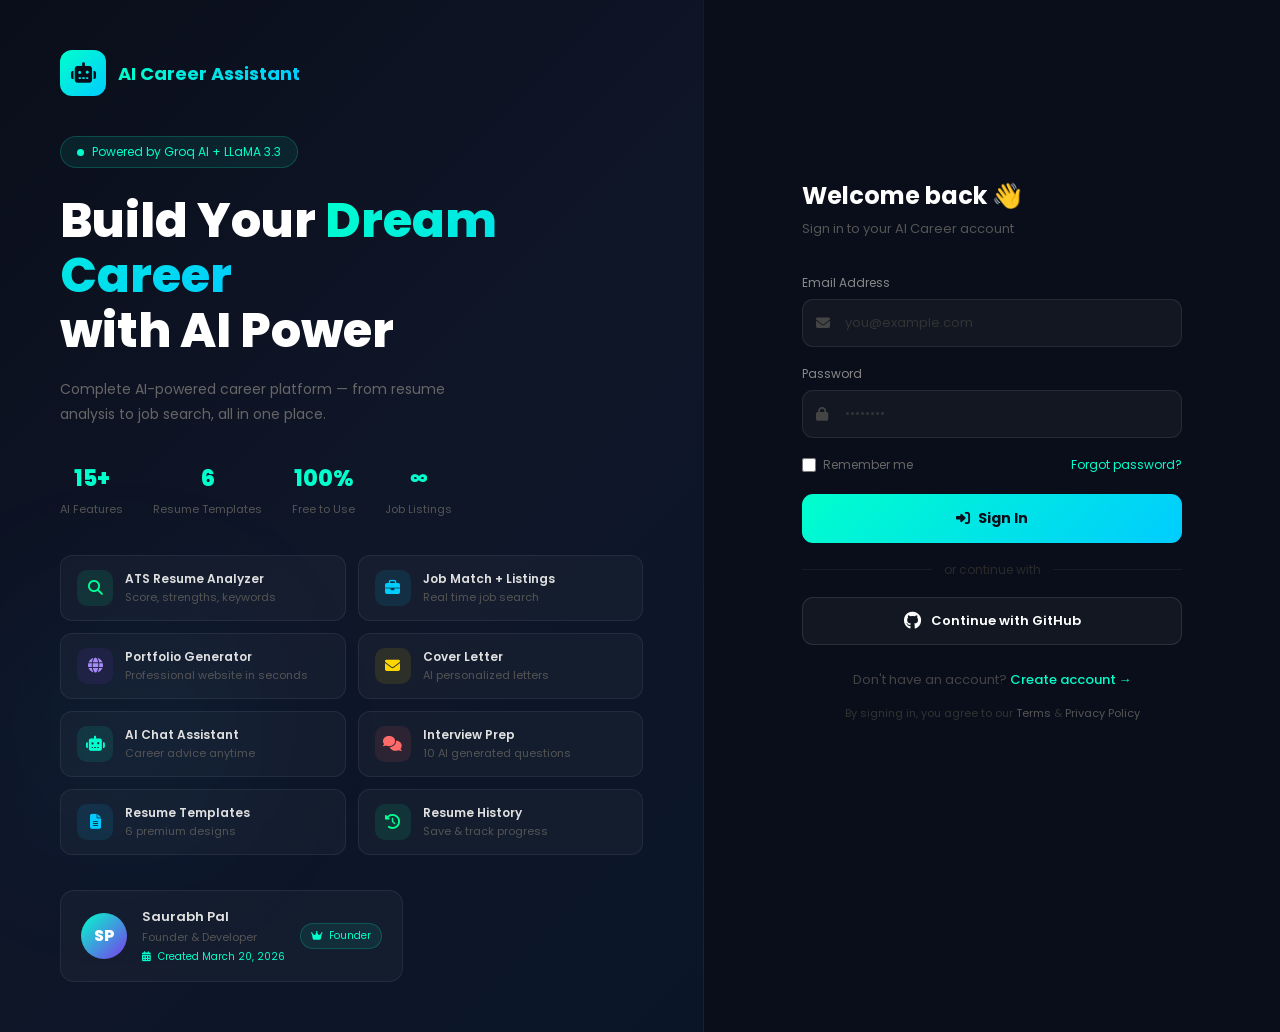
==== src/main/resources/static/login.html @ 7f57f386 "Clean project without secrets" ====
<!DOCTYPE html>
<html>
<head>
<title>Login - AI Career</title>
<meta charset="UTF-8">
<meta name="viewport" content="width=device-width, initial-scale=1.0">
<link href="https://fonts.googleapis.com/css2?family=Poppins:wght@300;400;500;600;700;800&display=swap" rel="stylesheet">
<link href="https://cdnjs.cloudflare.com/ajax/libs/font-awesome/6.4.0/css/all.min.css" rel="stylesheet">
<style>
* { margin:0; padding:0; box-sizing:border-box; }

body {
    font-family: 'Poppins', sans-serif;
    background: #0a0e1a;
    color: white;
    min-height: 100vh;
    display: flex;
    overflow-y: auto;
}

/* ── LEFT SIDE ── */
.left {
    width: 55%;
    background: linear-gradient(135deg, #0a0e1a 0%, #0f1628 50%, #0a1628 100%);
    display: flex;
    flex-direction: column;
    justify-content: flex-start;
    padding: 50px 60px;
    position: relative;
    overflow-y: auto;
    overflow-x: hidden;
    border-right: 1px solid rgba(0,255,200,0.08);
    min-height: 100vh;
}

.shape {
    position: fixed;
    border-radius: 50%;
    filter: blur(80px);
    animation: float 8s ease-in-out infinite;
    pointer-events: none;
    z-index: 0;
}
.s1 { width:350px; height:350px; background:rgba(0,255,200,0.05); top:-100px; right:0; animation-delay:0s; }
.s2 { width:250px; height:250px; background:rgba(0,150,255,0.05); bottom:50px; left:0; animation-delay:3s; }
.s3 { width:180px; height:180px; background:rgba(124,58,237,0.05); top:50%; right:10%; animation-delay:5s; }
@keyframes float { 0%,100%{transform:translateY(0)} 50%{transform:translateY(-25px)} }

.left-content { position: relative; z-index: 2; }

.brand {
    display: flex; align-items: center; gap: 12px;
    margin-bottom: 40px;
}
.brand-icon {
    width: 46px; height: 46px; border-radius: 12px;
    background: linear-gradient(135deg, #00ffcc, #00ccff);
    display: flex; align-items: center; justify-content: center;
    font-size: 20px; color: #0a0e1a;
}
.brand-name {
    font-size: 18px; font-weight: 700;
    background: linear-gradient(90deg, #00ffcc, #00ccff);
    -webkit-background-clip: text; -webkit-text-fill-color: transparent;
}

.hero-tag {
    display: inline-flex; align-items: center; gap: 8px;
    background: rgba(0,255,200,0.08); border: 1px solid rgba(0,255,200,0.2);
    padding: 6px 16px; border-radius: 20px;
    font-size: 12px; color: #00ffcc; margin-bottom: 25px;
    width: fit-content;
}
.hero-tag .pulse {
    width: 7px; height: 7px; border-radius: 50%;
    background: #00ffcc; animation: pulse 2s infinite;
}
@keyframes pulse { 0%,100%{opacity:1;transform:scale(1)} 50%{opacity:0.5;transform:scale(1.3)} }

.hero-title {
    font-size: 3rem; font-weight: 800; line-height: 1.15;
    margin-bottom: 18px;
}
.hero-title .highlight {
    background: linear-gradient(135deg, #00ffcc, #00ccff);
    -webkit-background-clip: text; -webkit-text-fill-color: transparent;
}

.hero-desc {
    color: #666; font-size: 14px; line-height: 1.8;
    margin-bottom: 35px; max-width: 420px;
}

/* Stats */
.stats-row {
    display: flex; gap: 30px; margin-bottom: 35px; flex-wrap: wrap;
}
.stat-item { text-align: center; }
.stat-num { font-size: 22px; font-weight: 800; color: #00ffcc; display: block; }
.stat-label { font-size: 11px; color: #555; margin-top: 2px; }

/* Feature Cards */
.features-grid {
    display: grid; grid-template-columns: 1fr 1fr;
    gap: 12px; margin-bottom: 35px;
}
.feature-card {
    background: rgba(255,255,255,0.03);
    border: 1px solid rgba(255,255,255,0.07);
    border-radius: 12px; padding: 14px 16px;
    display: flex; align-items: center; gap: 12px;
    transition: 0.3s;
}
.feature-card:hover {
    border-color: rgba(0,255,200,0.2);
    background: rgba(0,255,200,0.03);
}
.feature-icon {
    width: 36px; height: 36px; border-radius: 10px;
    display: flex; align-items: center; justify-content: center;
    font-size: 15px; flex-shrink: 0;
}
.feature-icon.green { background: rgba(0,255,150,0.1); color: #00ff96; }
.feature-icon.blue { background: rgba(0,200,255,0.1); color: #00ccff; }
.feature-icon.purple { background: rgba(124,58,237,0.1); color: #a78bfa; }
.feature-icon.yellow { background: rgba(255,215,0,0.1); color: #ffd700; }
.feature-icon.red { background: rgba(255,100,100,0.1); color: #ff6b6b; }
.feature-icon.teal { background: rgba(0,255,200,0.1); color: #00ffcc; }
.feature-text .ft { font-size: 12px; font-weight: 600; color: #e0e0e0; }
.feature-text .fs { font-size: 11px; color: #555; margin-top: 1px; }

/* Founder Card */
.founder-card {
    display: flex; align-items: center; gap: 15px;
    background: rgba(255,255,255,0.03);
    border: 1px solid rgba(255,255,255,0.07);
    border-radius: 14px; padding: 16px 20px;
    width: fit-content;
}
.founder-avatar {
    width: 46px; height: 46px; border-radius: 50%;
    background: linear-gradient(135deg, #00ffcc, #7c3aed);
    display: flex; align-items: center; justify-content: center;
    font-size: 16px; font-weight: 800; color: white; flex-shrink: 0;
}
.founder-info .fn { font-size: 13px; font-weight: 600; color: #e0e0e0; }
.founder-info .fr { font-size: 11px; color: #555; margin-top: 2px; }
.founder-info .fd { font-size: 10px; color: #00ffcc; margin-top: 3px; }
.founder-badge {
    margin-left: auto;
    background: rgba(0,255,200,0.08); border: 1px solid rgba(0,255,200,0.2);
    color: #00ffcc; font-size: 10px; padding: 4px 10px; border-radius: 20px;
}

/* ── RIGHT SIDE ── */
.right {
    width: 45%;
    display: flex; align-items: center; justify-content: center;
    padding: 40px;
    background: #0a0e1a;
    position: sticky;
    top: 0;
    height: 100vh;
    overflow-y: auto;
}

.login-box { width: 100%; max-width: 380px; }

.login-title { font-size: 24px; font-weight: 700; margin-bottom: 6px; }
.login-sub { color: #555; font-size: 13px; margin-bottom: 35px; }

.input-group { margin-bottom: 18px; }
.input-label { font-size: 12px; color: #888; display: block; margin-bottom: 7px; }
.input-wrap { position: relative; }
.input-wrap i {
    position: absolute; left: 14px; top: 50%;
    transform: translateY(-50%); color: #444; font-size: 14px;
}
.input-wrap input {
    width: 100%; padding: 13px 14px 13px 42px;
    background: rgba(255,255,255,0.04);
    border: 1px solid rgba(255,255,255,0.08);
    border-radius: 11px; color: white;
    font-family: 'Poppins',sans-serif; font-size: 13px; transition: 0.3s;
    outline: none;
}
.input-wrap input:focus { border-color: rgba(0,255,200,0.4); background: rgba(0,255,200,0.02); }
.input-wrap input::placeholder { color: #333; }

.remember-row {
    display: flex; align-items: center; justify-content: space-between;
    margin-bottom: 20px; font-size: 12px;
}
.remember-row label { display: flex; align-items: center; gap: 7px; color: #666; cursor: pointer; }
.remember-row input[type="checkbox"] { accent-color: #00ffcc; width: 14px; height: 14px; }
.forgot-link { color: #00ffcc; text-decoration: none; font-size: 12px; }
.forgot-link:hover { text-decoration: underline; }

.btn-login {
    width: 100%; padding: 14px;
    background: linear-gradient(135deg, #00ffcc, #00ccff);
    border: none; border-radius: 11px;
    color: #0a0e1a; font-family: 'Poppins',sans-serif;
    font-size: 14px; font-weight: 700; cursor: pointer;
    transition: 0.3s; display: flex; align-items: center;
    justify-content: center; gap: 8px; margin-bottom: 15px;
}
.btn-login:hover { transform: translateY(-2px); box-shadow: 0 8px 30px rgba(0,255,200,0.35); }

.divider {
    display: flex; align-items: center; gap: 12px;
    margin: 18px 0; color: #2a2a2a; font-size: 12px;
}
.divider::before, .divider::after { content:''; flex:1; height:1px; background:rgba(255,255,255,0.06); }

.btn-github {
    width: 100%; padding: 13px;
    background: rgba(255,255,255,0.04);
    border: 1px solid rgba(255,255,255,0.1);
    border-radius: 11px; color: white;
    font-family: 'Poppins',sans-serif; font-size: 13px;
    font-weight: 600; cursor: pointer; transition: 0.3s;
    display: flex; align-items: center; justify-content: center;
    gap: 10px; text-decoration: none;
}
.btn-github:hover { background: rgba(255,255,255,0.08); transform: translateY(-1px); }
.btn-github i { font-size: 18px; }

.error-box {
    background: rgba(255,80,80,0.08);
    border: 1px solid rgba(255,80,80,0.25);
    color: #ff6b6b; padding: 11px 14px;
    border-radius: 10px; font-size: 12px;
    margin-bottom: 18px; display: none;
    align-items: center; gap: 8px;
}

.register-link {
    text-align: center; margin-top: 25px;
    font-size: 13px; color: #444;
}
.register-link a { color: #00ffcc; text-decoration: none; font-weight: 500; }

.terms {
    text-align: center; margin-top: 15px;
    font-size: 11px; color: #333; line-height: 1.6;
}
.terms a { color: #555; text-decoration: none; }

/* ── RESPONSIVE ── */
@media(max-width: 768px) {
    body { flex-direction: column; }
    .left { width: 100%; min-height: auto; position: relative; padding: 40px 25px; }
    .right { width: 100%; height: auto; position: relative; padding: 30px 25px; }
    .hero-title { font-size: 2rem; }
    .features-grid { grid-template-columns: 1fr; }
    .stats-row { gap: 20px; }
}
</style>
</head>
<body>

<!-- LEFT -->
<div class="left">
    <div class="shape s1"></div>
    <div class="shape s2"></div>
    <div class="shape s3"></div>

    <div class="left-content">
        <div class="brand">
            <div class="brand-icon"><i class="fas fa-robot"></i></div>
            <div class="brand-name">AI Career Assistant</div>
        </div>

        <div class="hero-tag">
            <span class="pulse"></span>
            Powered by Groq AI + LLaMA 3.3
        </div>

        <div class="hero-title">
            Build Your <span class="highlight">Dream Career</span><br>
            with AI Power
        </div>

        <div class="hero-desc">
            Complete AI-powered career platform — from resume analysis to job search, all in one place.
        </div>

        <!-- Stats -->
        <div class="stats-row">
            <div class="stat-item">
                <span class="stat-num">15+</span>
                <span class="stat-label">AI Features</span>
            </div>
            <div class="stat-item">
                <span class="stat-num">6</span>
                <span class="stat-label">Resume Templates</span>
            </div>
            <div class="stat-item">
                <span class="stat-num">100%</span>
                <span class="stat-label">Free to Use</span>
            </div>
            <div class="stat-item">
                <span class="stat-num">∞</span>
                <span class="stat-label">Job Listings</span>
            </div>
        </div>

        <!-- Feature Cards -->
        <div class="features-grid">
            <div class="feature-card">
                <div class="feature-icon green"><i class="fas fa-search"></i></div>
                <div class="feature-text">
                    <div class="ft">ATS Resume Analyzer</div>
                    <div class="fs">Score, strengths, keywords</div>
                </div>
            </div>
            <div class="feature-card">
                <div class="feature-icon blue"><i class="fas fa-briefcase"></i></div>
                <div class="feature-text">
                    <div class="ft">Job Match + Listings</div>
                    <div class="fs">Real time job search</div>
                </div>
            </div>
            <div class="feature-card">
                <div class="feature-icon purple"><i class="fas fa-globe"></i></div>
                <div class="feature-text">
                    <div class="ft">Portfolio Generator</div>
                    <div class="fs">Professional website in seconds</div>
                </div>
            </div>
            <div class="feature-card">
                <div class="feature-icon yellow"><i class="fas fa-envelope"></i></div>
                <div class="feature-text">
                    <div class="ft">Cover Letter</div>
                    <div class="fs">AI personalized letters</div>
                </div>
            </div>
            <div class="feature-card">
                <div class="feature-icon teal"><i class="fas fa-robot"></i></div>
                <div class="feature-text">
                    <div class="ft">AI Chat Assistant</div>
                    <div class="fs">Career advice anytime</div>
                </div>
            </div>
            <div class="feature-card">
                <div class="feature-icon red"><i class="fas fa-comments"></i></div>
                <div class="feature-text">
                    <div class="ft">Interview Prep</div>
                    <div class="fs">10 AI generated questions</div>
                </div>
            </div>
            <div class="feature-card">
                <div class="feature-icon blue"><i class="fas fa-file-alt"></i></div>
                <div class="feature-text">
                    <div class="ft">Resume Templates</div>
                    <div class="fs">6 premium designs</div>
                </div>
            </div>
            <div class="feature-card">
                <div class="feature-icon green"><i class="fas fa-history"></i></div>
                <div class="feature-text">
                    <div class="ft">Resume History</div>
                    <div class="fs">Save & track progress</div>
                </div>
            </div>
        </div>

        <!-- Founder Card -->
        <div class="founder-card">
            <div class="founder-avatar">SP</div>
            <div class="founder-info">
                <div class="fn">Saurabh Pal</div>
                <div class="fr">Founder & Developer</div>
                <div class="fd">
                    <i class="fas fa-calendar-alt" style="margin-right:4px;"></i>
                    Created March 20, 2026
                </div>
            </div>
            <div class="founder-badge">
                <i class="fas fa-crown" style="margin-right:4px;"></i> Founder
            </div>
        </div>

    </div>
</div>

<!-- RIGHT -->
<div class="right">
    <div class="login-box">

        <div class="login-title">Welcome back 👋</div>
        <div class="login-sub">Sign in to your AI Career account</div>

        <div class="error-box" id="errorBox">
            <i class="fas fa-exclamation-circle"></i>
            <span id="errorMsg">Invalid credentials</span>
        </div>

        <div class="input-group">
            <label class="input-label">Email Address</label>
            <div class="input-wrap">
                <i class="fas fa-envelope"></i>
                <input type="email" id="email" placeholder="you@example.com"
                       onkeypress="if(event.key==='Enter') login()">
            </div>
        </div>

        <div class="input-group">
            <label class="input-label">Password</label>
            <div class="input-wrap">
                <i class="fas fa-lock"></i>
                <input type="password" id="password" placeholder="••••••••"
                       onkeypress="if(event.key==='Enter') login()">
            </div>
        </div>

        <div class="remember-row">
            <label>
                <input type="checkbox" id="rememberMe"> Remember me
            </label>
            <a href="#" class="forgot-link" onclick="showForgotPassword()">Forgot password?</a>
        </div>

        <button class="btn-login" onclick="login()">
            <i class="fas fa-sign-in-alt"></i> Sign In
        </button>

        <div class="divider">or continue with</div>

        <a class="btn-github" href="/oauth2/authorization/github">
            <i class="fab fa-github"></i> Continue with GitHub
        </a>

        <div class="register-link">
            Don't have an account?
            <a href="register.html">Create account →</a>
        </div>

        <div class="terms">
            By signing in, you agree to our
            <a href="#">Terms</a> &
            <a href="#">Privacy Policy</a>
        </div>

    </div>
</div>

<!-- Forgot Password Modal -->
<div id="forgotModal" style="display:none;position:fixed;top:0;left:0;right:0;bottom:0;background:rgba(0,0,0,0.85);z-index:9999;align-items:center;justify-content:center;padding:20px;">
    <div style="background:#0f1628;border:1px solid rgba(255,255,255,0.08);border-radius:20px;padding:35px;width:100%;max-width:400px;">
        <div style="font-size:18px;font-weight:700;margin-bottom:8px;">Reset Password 🔑</div>
        <div style="font-size:13px;color:#555;margin-bottom:25px;">Enter your email — we'll send reset instructions</div>

        <div class="input-wrap" style="margin-bottom:20px;">
            <i class="fas fa-envelope"></i>
            <input type="email" id="forgotEmail" placeholder="your@email.com"
                style="width:100%;padding:13px 14px 13px 42px;background:rgba(255,255,255,0.04);border:1px solid rgba(255,255,255,0.08);border-radius:11px;color:white;font-family:'Poppins',sans-serif;font-size:13px;outline:none;">
        </div>

        <div style="display:flex;gap:10px;">
            <button onclick="closeForgotPassword()"
                style="flex:1;padding:12px;background:rgba(255,255,255,0.05);border:1px solid rgba(255,255,255,0.1);border-radius:10px;color:#888;cursor:pointer;font-family:'Poppins',sans-serif;font-size:13px;">
                Cancel
            </button>
            <button onclick="sendForgotPassword()"
                style="flex:1;padding:12px;background:linear-gradient(135deg,#00ffcc,#00ccff);border:none;border-radius:10px;color:#0a0e1a;font-family:'Poppins',sans-serif;font-size:13px;font-weight:700;cursor:pointer;">
                Send Reset Link
            </button>
        </div>
    </div>
</div>

<script>
// Remember Me — restore saved email
window.onload = function() {
    const saved = localStorage.getItem("rememberedEmail");
    if (saved) {
        document.getElementById("email").value = saved;
        document.getElementById("rememberMe").checked = true;
    }
};

async function login() {
    const email = document.getElementById("email").value.trim();
    const password = document.getElementById("password").value.trim();
    const rememberMe = document.getElementById("rememberMe").checked;
    const errorBox = document.getElementById("errorBox");
    const errorMsg = document.getElementById("errorMsg");

    errorBox.style.display = "none";

    if (!email || !password) {
        errorMsg.innerText = "⚠️ Email आणि Password टाका";
        errorBox.style.display = "flex"; return;
    }

    // Remember Me
    if (rememberMe) {
        localStorage.setItem("rememberedEmail", email);
    } else {
        localStorage.removeItem("rememberedEmail");
    }

    try {
        const res = await fetch("/auth/login", {
            method: "POST",
            headers: { "Content-Type": "application/json" },
            body: JSON.stringify({ email, password })
        });

        if (res.status === 200) {
            const token = await res.text();
            localStorage.setItem("token", token.trim());
            localStorage.removeItem("github_verified");
            window.location.href = "/oauth2/authorization/github";
        } else {
            errorMsg.innerText = "❌ Invalid Email किंवा Password";
            errorBox.style.display = "flex";
        }
    } catch (e) {
        errorMsg.innerText = "❌ Server Error — परत try करा";
        errorBox.style.display = "flex";
    }
}

function showForgotPassword() {
    document.getElementById("forgotModal").style.display = "flex";
}

function closeForgotPassword() {
    document.getElementById("forgotModal").style.display = "none";
}

function sendForgotPassword() {
    const email = document.getElementById("forgotEmail").value.trim();
    if (!email) { alert("Email टाका"); return; }
    // Show success message
    document.getElementById("forgotModal").style.display = "none";
    const t = document.createElement("div");
    t.style.cssText = "position:fixed;bottom:25px;right:25px;background:rgba(0,255,200,0.12);border:1px solid rgba(0,255,200,0.3);color:#00ffcc;padding:12px 20px;border-radius:12px;font-size:13px;z-index:9999;font-family:'Poppins',sans-serif;";
    t.innerText = "✅ Reset link sent! Check your email";
    document.body.appendChild(t);
    setTimeout(() => t.remove(), 4000);
}
</script>
</body>
</html>
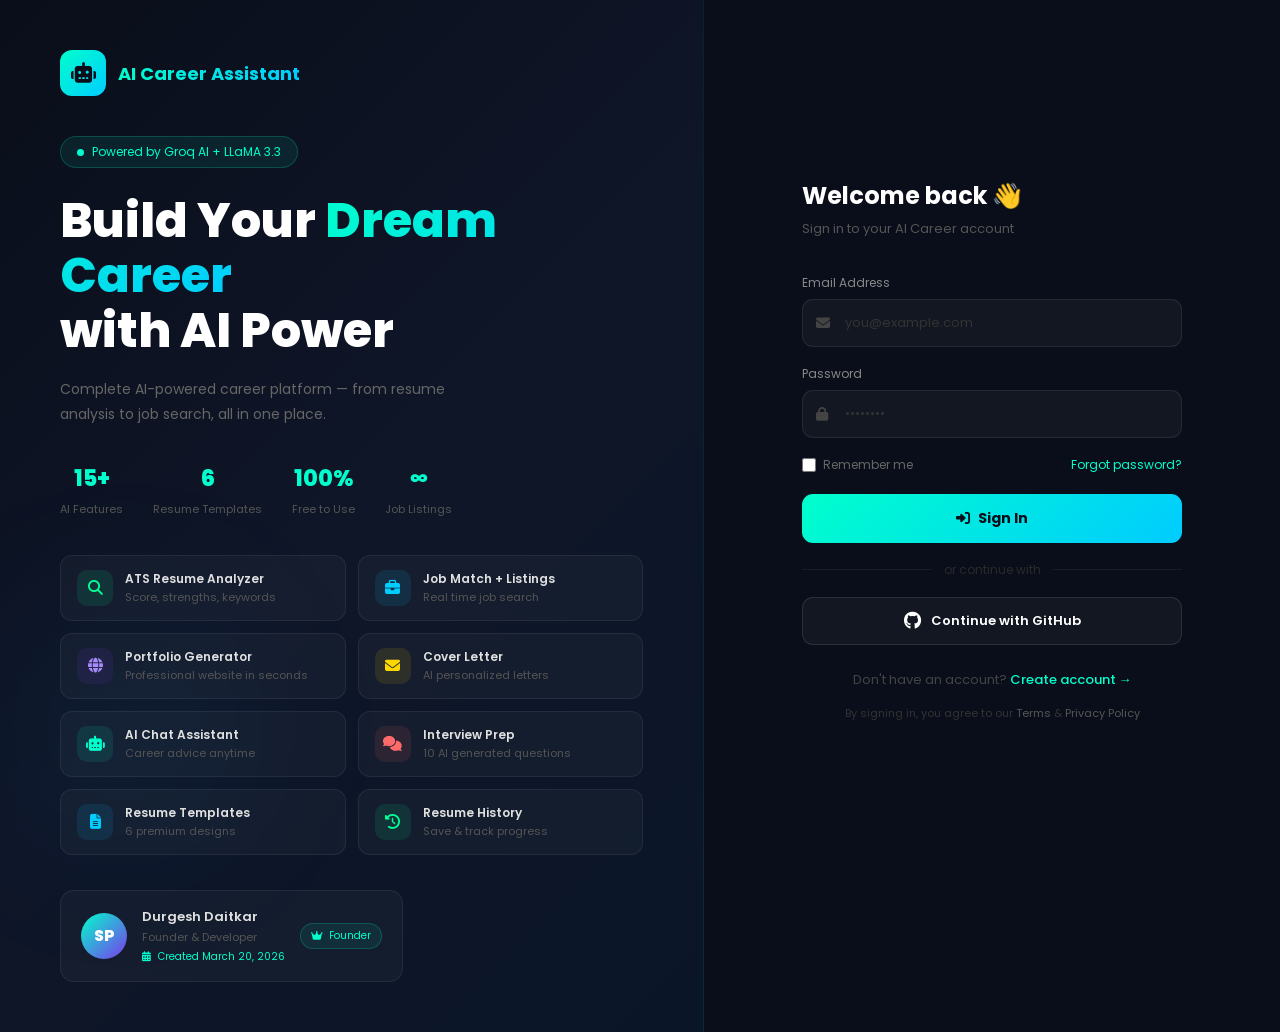
==== commit 300c136e: "Initial project upload" ====
--- a/src/main/resources/static/login.html
+++ b/src/main/resources/static/login.html
@@ -370,7 +370,7 @@
         <div class="founder-card">
             <div class="founder-avatar">SP</div>
             <div class="founder-info">
-                <div class="fn">Saurabh Pal</div>
+                <div class="fn">Durgesh Daitkar</div>
                 <div class="fr">Founder & Developer</div>
                 <div class="fd">
                     <i class="fas fa-calendar-alt" style="margin-right:4px;"></i>
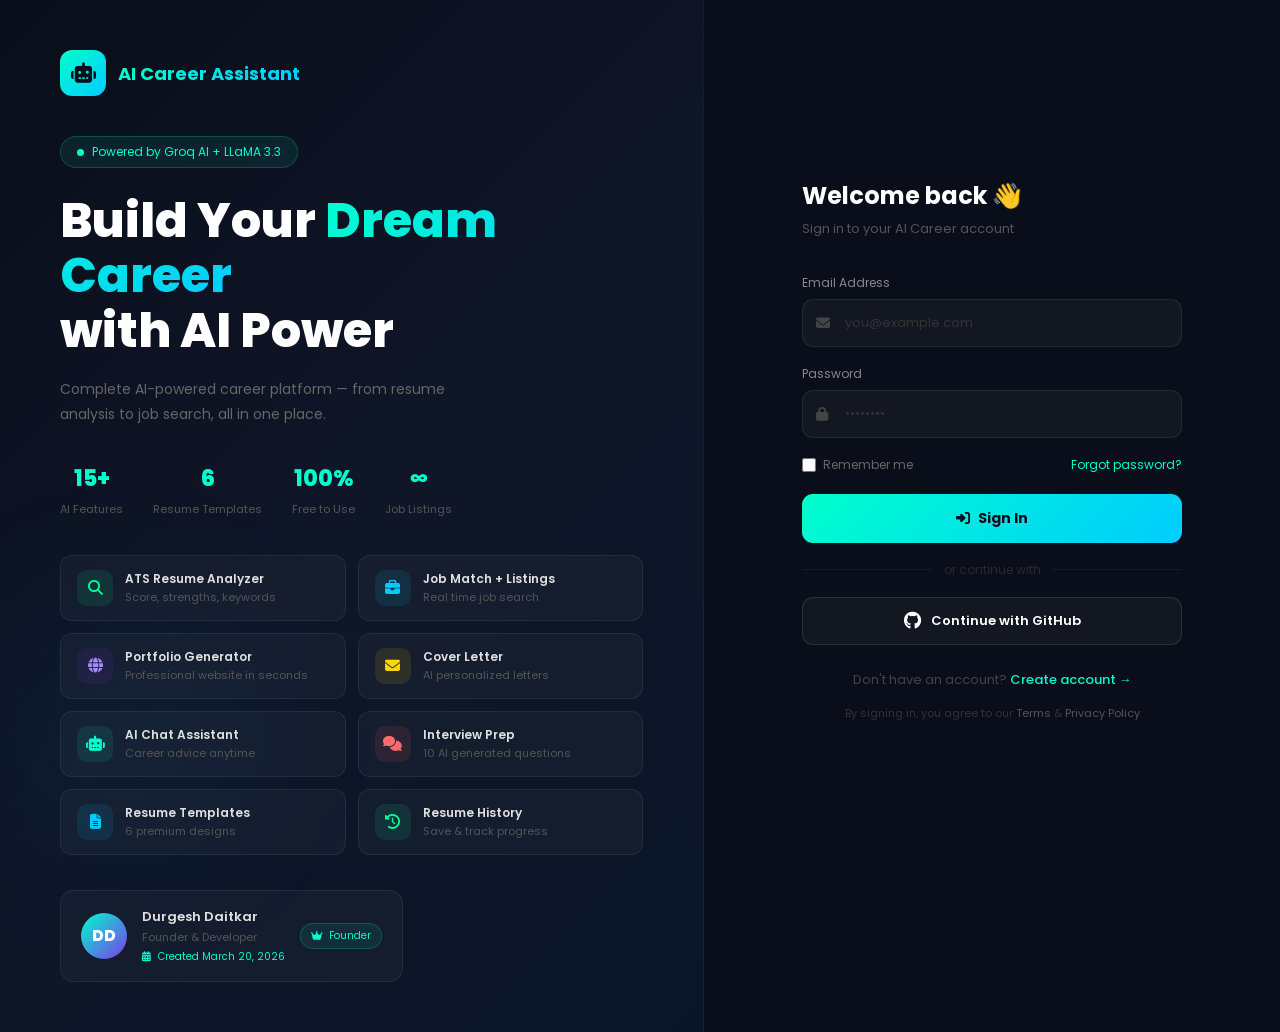
==== commit 2cb545d6: "HTML Changes" ====
--- a/src/main/resources/static/login.html
+++ b/src/main/resources/static/login.html
@@ -368,7 +368,7 @@
 
         <!-- Founder Card -->
         <div class="founder-card">
-            <div class="founder-avatar">SP</div>
+            <div class="founder-avatar">DD</div>
             <div class="founder-info">
                 <div class="fn">Durgesh Daitkar</div>
                 <div class="fr">Founder & Developer</div>
